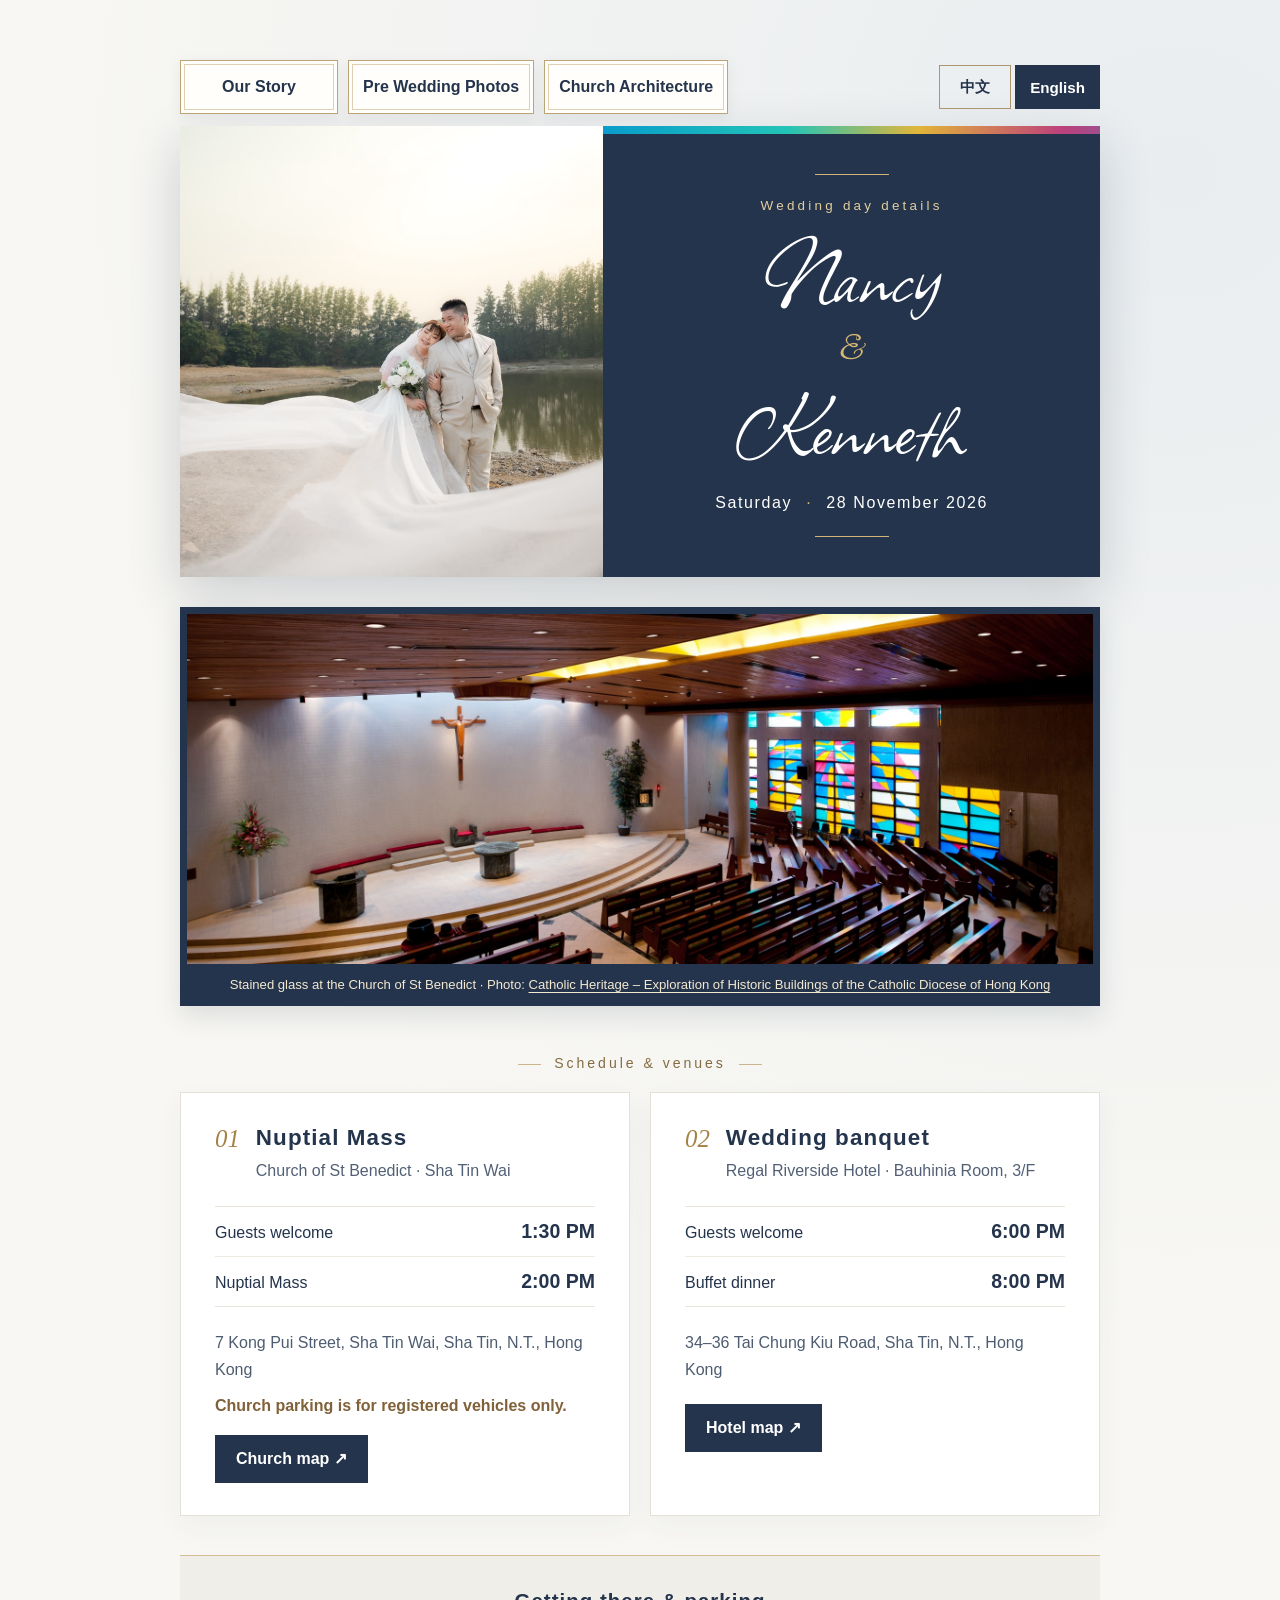
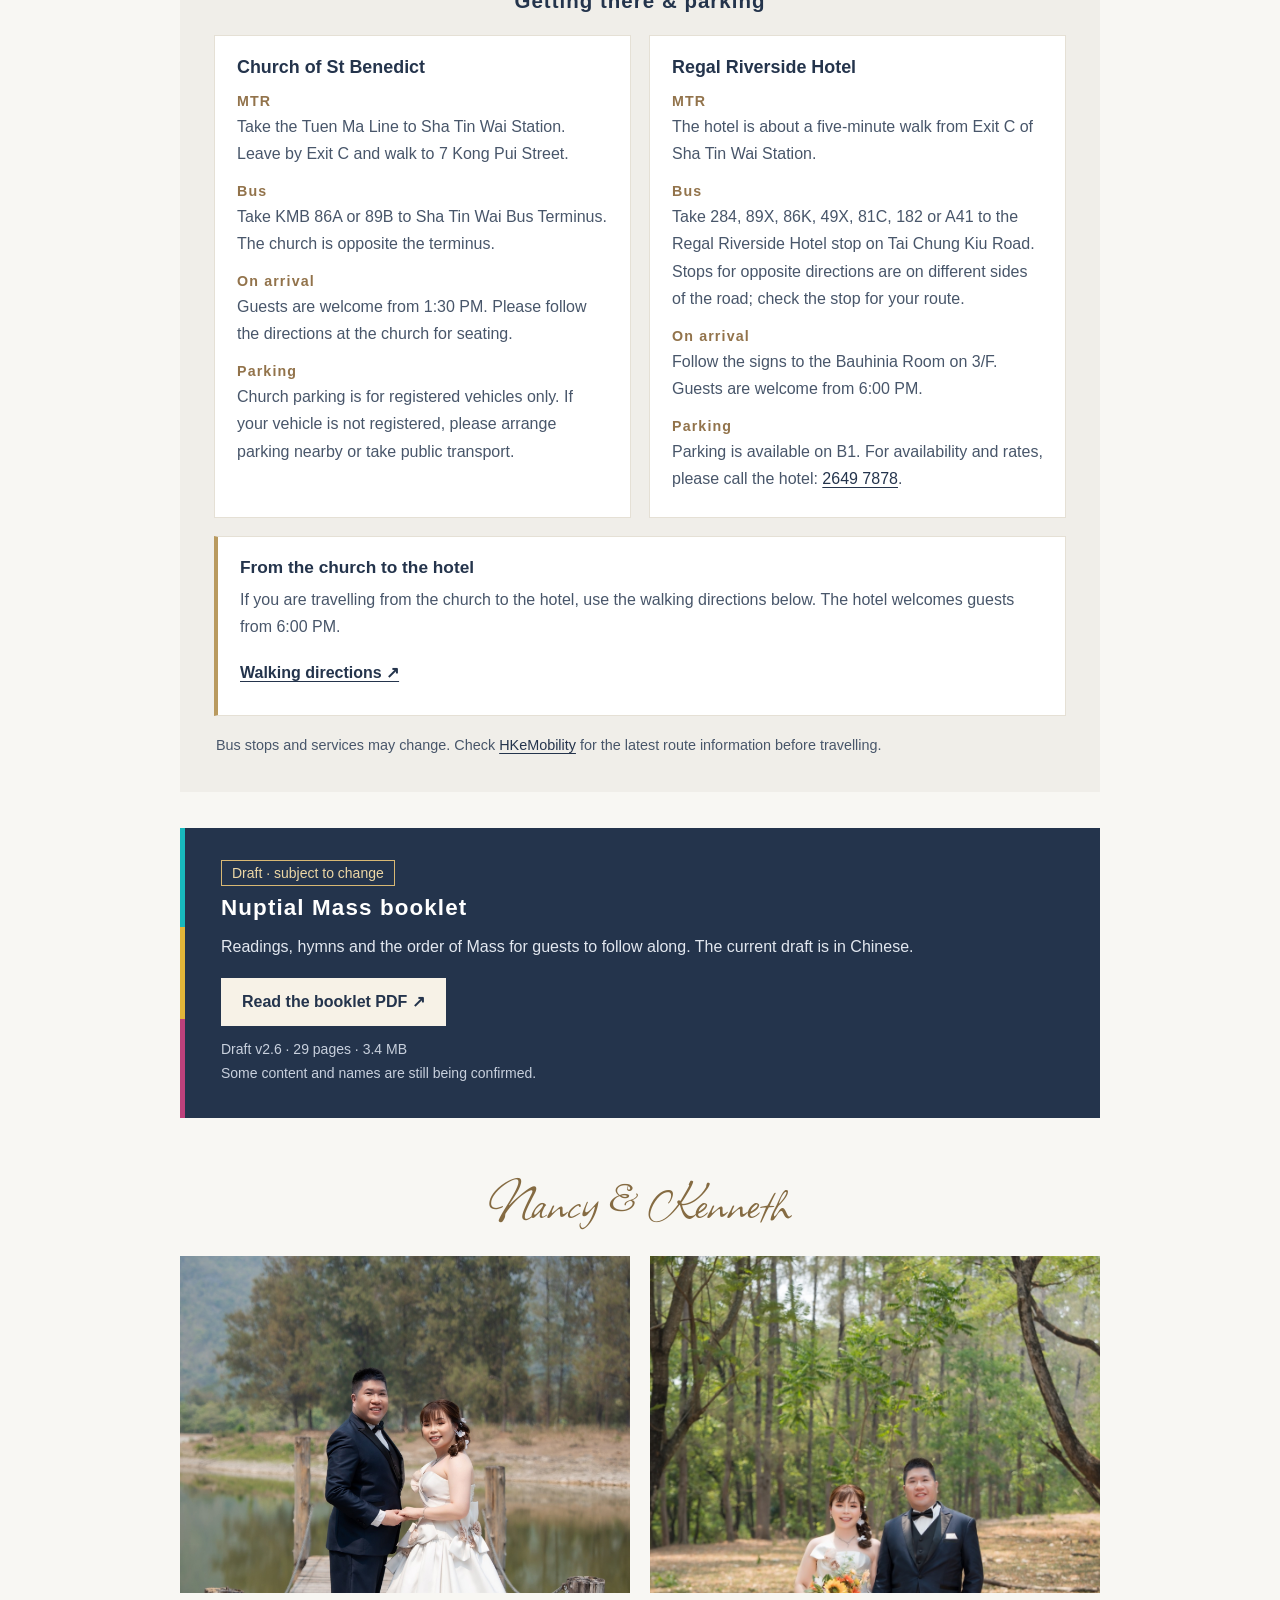
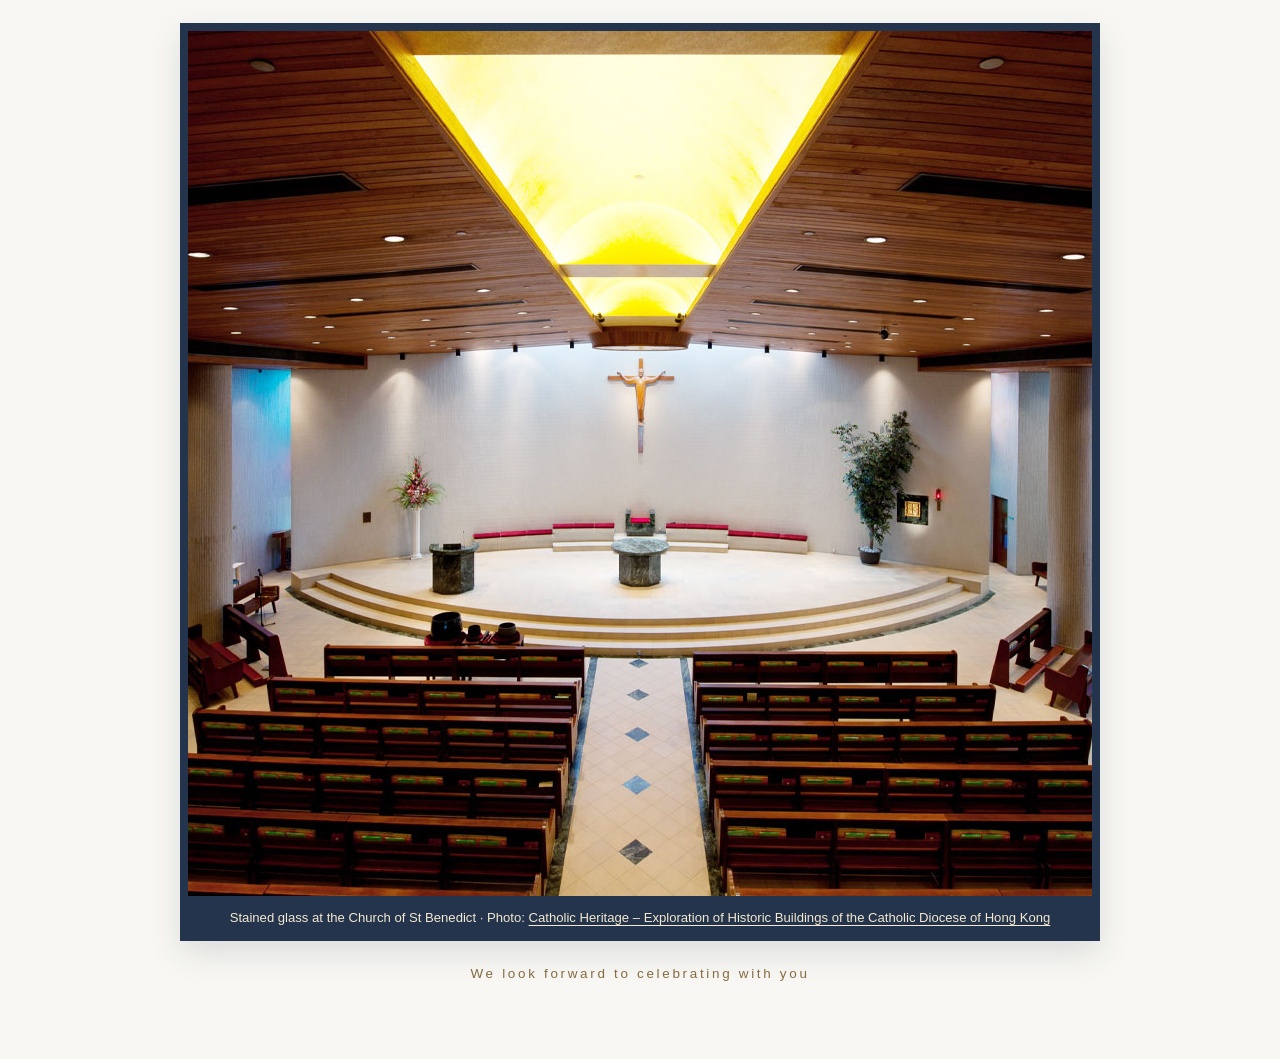
==== en.html @ 4ab23022 "Update bilingual wedding website and church guide" ====
<!doctype html>
<html lang="en">
<head>
  <meta charset="utf-8">
  <meta name="viewport" content="width=device-width, initial-scale=1">
  <meta name="theme-color" content="#f8f6f1">
  <meta name="description" content="Wedding day details for Nancy and Kenneth — 28 November 2026.">
  <title>Nancy &amp; Kenneth | Wedding Information</title>
  <link rel="alternate" hreflang="zh-Hant" href="index.html">
  <link rel="alternate" hreflang="en" href="en.html">
  <link rel="preload" href="allison-regular.ttf" as="font" type="font/ttf" crossorigin>
  <link rel="icon" type="image/svg+xml" href="data:image/svg+xml,%3Csvg xmlns='http://www.w3.org/2000/svg' viewBox='0 0 64 64'%3E%3Crect width='64' height='64' rx='14' fill='%2324344c'/%3E%3Cpath d='M32 11v42M21 25h22' stroke='%23d8b874' stroke-width='4' stroke-linecap='round'/%3E%3C/svg%3E">
  <style>
    @font-face { font-family: "Wedding Script"; src: url("allison-regular.ttf") format("truetype"); font-style: normal; font-weight: 400; font-display: swap; }
    :root { color-scheme: light; font-family: "Helvetica Neue", Arial, sans-serif; color: #24344c; background: #f8f7f3; }
    * { box-sizing: border-box; }
    body { margin: 0; min-width: 300px; }
    .frame { min-height: 100vh; padding: 0 18px 52px; background: radial-gradient(circle at 92% 4%, #e9edf0 0, transparent 28%), #f8f7f3; }
    main { max-width: 920px; margin: 0 auto; }
    .topbar { display: flex; flex-wrap: wrap; justify-content: flex-end; align-items: center; gap: 7px 12px; padding: 12px 0; }
    .site-links { display: grid; grid-template-columns: repeat(3, minmax(0, 1fr)); gap: 4px; width: 100%; order: 2; }
    .site-links a { display: flex; min-height: 52px; align-items: center; justify-content: center; padding: 6px; border: 1px solid #ac966f; color: #24344c; font-family: inherit; font-size: 1rem; font-weight: 600; line-height: 1.35; text-align: center; text-decoration: none; }
    .site-links a[aria-current="page"] { background: #24344c; color: #fff; border-color: #24344c; }
    .site-links a:hover, .site-links a:focus-visible { outline: 2px solid #ac966f; outline-offset: 2px; }
    .language-nav { display: flex; justify-content: flex-end; align-items: center; gap: 4px; font-size: .95rem; }
    .language-nav a { display: inline-flex; min-height: 44px; min-width: 72px; align-items: center; justify-content: center; padding: 0 14px; border: 1px solid #ac966f; color: #24344c; text-decoration: none; font-weight: 600; }
    .language-nav a[aria-current="page"] { background: #24344c; color: #fff; border-color: #24344c; }
    .language-nav a:hover, .language-nav a:focus-visible { outline: 2px solid #ac966f; outline-offset: 2px; }
    .hero { display: grid; overflow: hidden; background: #24344c; color: #fff; box-shadow: 0 18px 48px #1c2c4030; }
    .hero-photo { display: block; width: 100%; height: 270px; object-fit: cover; object-position: center 61%; }
    header { position: relative; text-align: center; padding: 44px 18px 42px; border-top: 8px solid transparent; border-image: linear-gradient(105deg, #099ccb, #23c4b7 30%, #e2b539 51%, #bd417b 74%, #4679c6) 1; }
    header::before, header::after { content: ""; display: block; width: 74px; height: 1px; margin: 0 auto 23px; background: #d1b477; }
    header::after { margin: 24px auto 0; }
    .eyebrow { margin: 0 0 17px; color: #e2cd9e; font-size: .84rem; letter-spacing: .24em; }
    h1 { margin: 0; font-family: "Wedding Script", "Segoe Script", cursive; font-size: clamp(4.3rem, 17vw, 6rem); font-weight: 400; line-height: .95; letter-spacing: 0; }
    h1 .name { display: block; }
    .amp { display: block; color: #d8b874; font-size: .55em; line-height: .85; margin: .15em 0; }
    .date { margin: 21px 0 0; font-size: 1rem; letter-spacing: .1em; }
    .date span { color: #d8b874; padding: 0 .5em; }
    .countdown { display: inline-block; margin: 22px 0 0; padding: 9px 19px; border: 1px solid #d8b8748c; color: #f4e9d1; font-size: .95rem; letter-spacing: .09em; }
    .countdown strong { color: #fff; font: 400 1.55rem Georgia, serif; padding: 0 .13em; vertical-align: -.06em; }
    .countdown[hidden] { display: none; }
    h2 { margin: 0; font-size: 1.4rem; font-weight: 600; letter-spacing: .05em; }
    .section-label { margin: 40px 0 21px; text-align: center; color: #856b42; font-size: .88rem; letter-spacing: .21em; }
    .section-label::before, .section-label::after { content: ""; display: inline-block; vertical-align: middle; width: 23px; height: 1px; background: #cbb58d; margin: 0 13px; }
    .events { position: relative; }
    .events::before { content: ""; position: absolute; left: 20px; top: 23px; bottom: 23px; width: 1px; background: #cfb88b; }
    .card { position: relative; background: #fff; border: 1px solid #e5e0d5; box-shadow: 0 10px 28px #293d520c; padding: 27px 25px 29px; margin: 16px 0 16px 39px; }
    .card::before { content: ""; position: absolute; left: -24px; top: 29px; width: 9px; height: 9px; border: 2px solid #a78348; border-radius: 50%; background: #f8f7f3; }
    .card-head { display: flex; gap: 16px; align-items: start; }
    .number { flex: none; color: #a58146; font: italic 1.55rem Georgia, serif; line-height: 1.1; }
    .place { margin: 7px 0 0; color: #526076; line-height: 1.65; }
    .times { margin: 22px 0; border-top: 1px solid #e9e4da; border-bottom: 1px solid #e9e4da; }
    .time-row { display: flex; align-items: baseline; justify-content: space-between; gap: 12px; padding: 13px 0; }
    .time-row + .time-row { border-top: 1px solid #efebe3; }
    .time-row strong { font-size: 1.22rem; font-weight: 600; font-variant-numeric: tabular-nums; white-space: nowrap; }
    address { font-style: normal; color: #4d5c70; line-height: 1.7; }
    .map-link { display: inline-flex; align-items: center; justify-content: center; min-height: 48px; margin-top: 20px; padding: 0 21px; background: #24344c; color: #fff; text-decoration: none; font-weight: 600; }
    .map-link:focus-visible, .map-link:hover { outline: 2px solid #b69862; outline-offset: 3px; background: #334862; }
    .parking-note { margin: 13px 0 0; color: #806139; font-weight: 600; }
    .guide { margin: 39px 0 0; padding: 27px 22px 28px; background: #f0eee9; border-top: 1px solid #d4bd90; }
    .guide h2 { font-size: 1.28rem; text-align: center; margin: 0 0 22px; }
    .guide-grid { display: grid; gap: 18px; }
    .guide-place { background: #fff; padding: 21px 22px 24px; border: 1px solid #e5e0d5; }
    .guide-place h3 { margin: 0 0 12px; font-size: 1.12rem; }
    .guide-place dl { margin: 0; }
    .guide-place dt { margin: 15px 0 4px; color: #92734b; font-size: .89rem; font-weight: 700; letter-spacing: .08em; }
    .guide-place dd { margin: 0; line-height: 1.72; color: #48566a; }
    .guide-place a { color: #24344c; text-underline-offset: 3px; }
    .transfer { margin-top: 18px; padding: 20px 22px; background: #fff; border: 1px solid #e5e0d5; border-left: 4px solid #b99a5f; }
    .transfer h3 { margin: 0 0 8px; font-size: 1.08rem; }
    .transfer p { margin: 0; color: #48566a; line-height: 1.72; }
    .transfer a { display: inline-flex; align-items: center; min-height: 44px; margin-top: 10px; color: #24344c; font-weight: 600; text-underline-offset: 3px; }
    .bus-update { margin: 18px 2px 0; color: #48566a; font-size: .9rem; line-height: 1.6; }
    .bus-update a { color: #24344c; text-underline-offset: 3px; }
    .photos { margin-top: 36px; }
    .photos h2 { text-align: center; margin: 0 0 19px; font-family: "Wedding Script", "Segoe Script", cursive; font-weight: 400; color: #856b42; font-size: clamp(2.5rem, 10vw, 3.7rem); line-height: 1.2; letter-spacing: 0; }
    .photo-grid { display: grid; grid-template-columns: 1fr 1fr; gap: 10px; }
    .photo-grid figure { position: relative; margin: 0; aspect-ratio: 3 / 4; overflow: hidden; background: #e8e3da; }
    .photo-grid img { display: block; width: 100%; height: 100%; object-fit: cover; object-position: center 42%; }
    .photo-grid figure:nth-child(2) img { object-position: center 32%; }
    .glass-feature { margin: 30px 0 0; padding: 7px; background: #24344c; box-shadow: 0 10px 25px #24344c22; }
    .glass-feature img { display: block; width: 100%; height: 255px; object-fit: cover; object-position: 75% 57%; }
    .glass-feature figcaption { padding: 11px 7px 4px; color: #f4e9d1; font-size: .82rem; line-height: 1.5; text-align: center; }
    .glass-feature a { color: inherit; text-underline-offset: 3px; }
    .glass-finale { margin: 30px 0 0; padding: 8px; background: #24344c; box-shadow: 0 12px 30px #24344c22; }
    .glass-finale img { display: block; width: 100%; aspect-ratio: 1.75; object-fit: cover; object-position: center; }
    .glass-finale figcaption { padding: 12px 7px 5px; color: #f4e9d1; font-size: .82rem; line-height: 1.5; text-align: center; }
    .glass-finale a { color: inherit; text-underline-offset: 3px; }
    .booklet { position: relative; display: grid; gap: 22px; margin-top: 36px; padding: 28px; background: #24344c; color: #fff; border-left: 5px solid #18b9bd; }
    .booklet::before { content: ""; position: absolute; top: 0; left: -5px; width: 5px; height: 100%; background: linear-gradient(#18b9bd 0 34%, #e2b539 34% 66%, #bd417b 66%); }
    .booklet h2 { margin-top: 9px; }
    .draft-label { display: inline-block; padding: 4px 10px; border: 1px solid #d8b874; color: #edd7a5; font-size: .875rem; }
    .booklet p { margin: 12px 0 0; color: #e2e7ef; line-height: 1.7; }
    .booklet .map-link { margin-top: 18px; background: #f7f2e7; color: #24344c; }
    .booklet .file-detail { font-size: .875rem; color: #c8d0dd; }
    footer { text-align: center; margin-top: 25px; color: #856b42; font-size: .84rem; letter-spacing: .2em; }
    @media (min-width: 720px) {
      .frame { padding: 48px 30px 78px; }
      .topbar { flex-wrap: nowrap; justify-content: space-between; }
      .site-links { display: flex; width: auto; order: 0; }
      .site-links a { min-width: 145px; min-height: 44px; }
      .hero { grid-template-columns: 46% 54%; min-height: 380px; }
      .hero-photo { height: 100%; min-height: 450px; object-position: center 36%; }
      header { display: flex; flex-direction: column; align-items: center; justify-content: center; padding: 40px 20px; }
      .section-label { margin-top: 49px; }
      .events { display: grid; grid-template-columns: 1fr 1fr; gap: 20px; }
      .events::before, .card::before { display: none; }
      .card { margin: 0; padding: 32px 34px; }
      .guide { padding: 33px 34px 35px; }
      .guide-grid { grid-template-columns: 1fr 1fr; }
      .photos { margin-top: 48px; }
      .glass-feature img { height: 350px; }
      .glass-finale img { aspect-ratio: 2.1; }
      .booklet { padding: 32px 36px; }
      .photo-grid { gap: 20px; }
      .photo-grid figure { aspect-ratio: 4 / 3; }
      .photo-grid figure:first-child img { object-position: center 36%; }
      .photo-grid figure:nth-child(2) img { object-position: center 29%; }
    }
  </style>
  <link rel="stylesheet" href="nav.css">
</head>
<body>
  <div class="frame">
    <main>
      <div class="topbar"><nav class="site-links" aria-label="Site pages"><a href="our-story-en.html">Our Story</a><a href="pre-wedding-en.html">Pre Wedding Photos</a><a href="church-en.html">Church Architecture</a></nav><nav class="language-nav" aria-label="Choose a language"><a href="index.html" lang="zh-Hant">中文</a><a href="en.html" lang="en" aria-current="page">English</a></nav></div>
      <div class="hero">
        <img class="hero-photo" src="hero-couple.jpeg" width="2048" height="1366" alt="Wedding portrait of Nancy and Kenneth">
        <header>
          <p class="eyebrow">Wedding day details</p>
          <h1 aria-label="Nancy &amp; Kenneth"><span class="name">Nancy</span><span class="amp" aria-hidden="true">&amp;</span><span class="name">Kenneth</span></h1>
          <p class="date">Saturday <span aria-hidden="true">·</span> 28 November 2026</p>
          <p class="countdown" data-countdown hidden></p>
        </header>
      </div>

      <figure class="glass-feature">
        <img src="church-glass-feature.jpg" width="1920" height="1080" alt="Stained-glass windows and interior at the Church of St Benedict">
        <figcaption>Stained glass at the Church of St Benedict · Photo: <a href="https://heritage.catholic.org.hk/en/catholic_building/st_benedict_church/photo/index-id-39.html" target="_blank" rel="noopener noreferrer">Catholic Heritage – Exploration of Historic Buildings of the Catholic Diocese of Hong Kong</a></figcaption>
      </figure>
      <p class="section-label">Schedule &amp; venues</p>

      <div class="events">
      <section class="card" aria-labelledby="church-title">
        <div class="card-head"><span class="number" aria-hidden="true">01</span><div><h2 id="church-title">Nuptial Mass</h2><p class="place">Church of St Benedict · Sha Tin Wai</p></div></div>
        <div class="times">
          <div class="time-row"><span>Guests welcome</span><strong>1:30 PM</strong></div>
          <div class="time-row"><span>Nuptial Mass</span><strong>2:00 PM</strong></div>
        </div>
        <address>7 Kong Pui Street, Sha Tin Wai, Sha Tin, N.T., Hong Kong</address>
        <p class="parking-note">Church parking is for registered vehicles only.</p>
        <a class="map-link" href="https://www.google.com/maps/search/?api=1&amp;query=Church%20of%20St%20Benedict%207%20Kong%20Pui%20Street%20Sha%20Tin" target="_blank" rel="noopener noreferrer" aria-label="View the Church of St Benedict on a map (opens in a new tab)">Church map ↗</a>
      </section>

      <section class="card" aria-labelledby="banquet-title">
        <div class="card-head"><span class="number" aria-hidden="true">02</span><div><h2 id="banquet-title">Wedding banquet</h2><p class="place">Regal Riverside Hotel · Bauhinia Room, 3/F</p></div></div>
        <div class="times">
          <div class="time-row"><span>Guests welcome</span><strong>6:00 PM</strong></div>
          <div class="time-row"><span>Buffet dinner</span><strong>8:00 PM</strong></div>
        </div>
        <address>34–36 Tai Chung Kiu Road, Sha Tin, N.T., Hong Kong</address>
        <a class="map-link" href="https://www.google.com/maps/search/?api=1&amp;query=Regal%20Riverside%20Hotel%2034-36%20Tai%20Chung%20Kiu%20Road%20Sha%20Tin" target="_blank" rel="noopener noreferrer" aria-label="View Regal Riverside Hotel on a map (opens in a new tab)">Hotel map ↗</a>
      </section>
      </div>

      <section class="guide" aria-labelledby="guide-title">
        <h2 id="guide-title">Getting there &amp; parking</h2>
        <div class="guide-grid">
          <div class="guide-place">
            <h3>Church of St Benedict</h3>
            <dl>
              <dt>MTR</dt>
              <dd>Take the Tuen Ma Line to Sha Tin Wai Station. Leave by Exit C and walk to 7 Kong Pui Street.</dd>
              <dt>Bus</dt>
              <dd>Take KMB 86A or 89B to Sha Tin Wai Bus Terminus. The church is opposite the terminus.</dd>
              <dt>On arrival</dt>
              <dd>Guests are welcome from 1:30 PM. Please follow the directions at the church for seating.</dd>
              <dt>Parking</dt>
              <dd>Church parking is for registered vehicles only. If your vehicle is not registered, please arrange parking nearby or take public transport.</dd>
            </dl>
          </div>
          <div class="guide-place">
            <h3>Regal Riverside Hotel</h3>
            <dl>
              <dt>MTR</dt>
              <dd>The hotel is about a five-minute walk from Exit C of Sha Tin Wai Station.</dd>
              <dt>Bus</dt>
              <dd>Take 284, 89X, 86K, 49X, 81C, 182 or A41 to the Regal Riverside Hotel stop on Tai Chung Kiu Road. Stops for opposite directions are on different sides of the road; check the stop for your route.</dd>
              <dt>On arrival</dt>
              <dd>Follow the signs to the Bauhinia Room on 3/F. Guests are welcome from 6:00 PM.</dd>
              <dt>Parking</dt>
              <dd>Parking is available on B1. For availability and rates, please call the hotel: <a href="tel:+85226497878">2649 7878</a>.</dd>
            </dl>
          </div>
        </div>
        <div class="transfer">
          <h3>From the church to the hotel</h3>
          <p>If you are travelling from the church to the hotel, use the walking directions below. The hotel welcomes guests from 6:00 PM.</p>
          <a href="https://www.google.com/maps/dir/?api=1&amp;origin=Church%20of%20St%20Benedict%207%20Kong%20Pui%20Street%20Sha%20Tin&amp;destination=Regal%20Riverside%20Hotel%2034-36%20Tai%20Chung%20Kiu%20Road%20Sha%20Tin&amp;travelmode=walking" target="_blank" rel="noopener noreferrer" aria-label="Walking directions from the Church of St Benedict to Regal Riverside Hotel (opens in a new tab)">Walking directions ↗</a>
        </div>
        <p class="bus-update">Bus stops and services may change. Check <a href="https://www.hkemobility.gov.hk/" target="_blank" rel="noopener noreferrer">HKeMobility</a> for the latest route information before travelling.</p>
      </section>

      <section class="booklet" aria-labelledby="booklet-title">
        <div>
          <span class="draft-label">Draft · subject to change</span>
          <h2 id="booklet-title">Nuptial Mass booklet</h2>
          <p>Readings, hymns and the order of Mass for guests to follow along. The current draft is in Chinese.</p>
          <a class="map-link" href="wedding-mass-booklet-draft-v2.6.pdf" target="_blank" rel="noopener noreferrer" aria-label="Read the draft Mass booklet PDF (in Chinese; opens in a new tab)">Read the booklet PDF ↗</a>
          <p class="file-detail">Draft v2.6 · 29 pages · 3.4 MB<br>Some content and names are still being confirmed.</p>
        </div>
      </section>

      <section class="photos" aria-labelledby="photos-title">
        <h2 id="photos-title">Nancy &amp; Kenneth</h2>
        <div class="photo-grid">
          <figure><img src="couple-bridge.jpeg" width="1672" height="2508" loading="lazy" alt="Nancy and Kenneth on a lakeside bridge"></figure>
          <figure><img src="couple-woods.jpeg" width="1024" height="1536" loading="lazy" alt="Nancy and Kenneth in the woods"></figure>
        </div>
      </section>

      <figure class="glass-finale">
        <img src="church-glass-official.jpg" width="1370" height="865" loading="lazy" alt="Interior of the Church of St Benedict, showing blue, yellow and red stained-glass windows">
        <figcaption>Stained glass at the Church of St Benedict · Photo: <a href="https://heritage.catholic.org.hk/en/catholic_building/st_benedict_church/photo/index-id-39.html" target="_blank" rel="noopener noreferrer">Catholic Heritage – Exploration of Historic Buildings of the Catholic Diocese of Hong Kong</a></figcaption>
      </figure>
      <footer>We look forward to celebrating with you</footer>
    </main>
  </div>
  <script>
    (() => {
      const counter = document.querySelector('[data-countdown]');
      function updateCountdown() {
        const parts = Object.fromEntries(new Intl.DateTimeFormat('en-US', { timeZone: 'Asia/Hong_Kong', year: 'numeric', month: 'numeric', day: 'numeric' }).formatToParts(new Date()).filter(part => part.type !== 'literal').map(part => [part.type, Number(part.value)]));
        const days = Math.round((Date.UTC(2026, 10, 28) - Date.UTC(parts.year, parts.month - 1, parts.day)) / 86400000);
        if (days < 0) { counter.hidden = true; return; }
        counter.replaceChildren();
        if (days === 0) {
          counter.textContent = 'Today is our wedding day';
        } else {
          counter.append('Only ', Object.assign(document.createElement('strong'), { textContent: String(days) }), days === 1 ? ' day until our wedding' : ' days until our wedding');
        }
        counter.hidden = false;
      }
      updateCountdown();
      setInterval(updateCountdown, 60000);
    })();
  </script>
</body>
</html>
---- nav.css ----
/* Formal, invitation-inspired navigation shared across the site. */
.site-links { gap: 7px; }
.site-links a {
  min-height: 62px;
  padding: 10px 9px;
  border: 1px solid #bca477;
  border-radius: 0;
  background: #fffefa;
  box-shadow: inset 0 0 0 3px #fffefa, inset 0 0 0 4px #dfd0b4, 0 3px 12px #24344c12;
  color: #24344c;
  font-family: inherit;
  font-size: .94rem;
  font-weight: 600;
  line-height: 1.35;
  text-align: center;
  transition: background-color .2s ease, box-shadow .2s ease;
}
.site-links a[aria-current="page"] {
  border-color: #a68c60;
  background: #24344c;
  box-shadow: inset 0 0 0 3px #24344c, inset 0 0 0 4px #c9ad78, 0 5px 16px #24344c29;
  color: #fff;
}
.site-links a:hover {
  background: #f5f0e6;
  box-shadow: inset 0 0 0 3px #f5f0e6, inset 0 0 0 4px #c9ad78, 0 5px 16px #24344c24;
}
.site-links a[aria-current="page"]:hover {
  background: #30445f;
  box-shadow: inset 0 0 0 3px #30445f, inset 0 0 0 4px #e0c998, 0 5px 16px #24344c35;
}
.site-links a:focus-visible { outline: 3px solid #1a758d; outline-offset: 3px; }
@media (min-width: 720px) {
  .site-links { gap: 10px; }
  .site-links a { min-width: 158px; min-height: 54px; padding: 10px 14px; font-size: 1rem; }
}
@media (prefers-reduced-motion: reduce) {
  .site-links a { transition: none; }
}
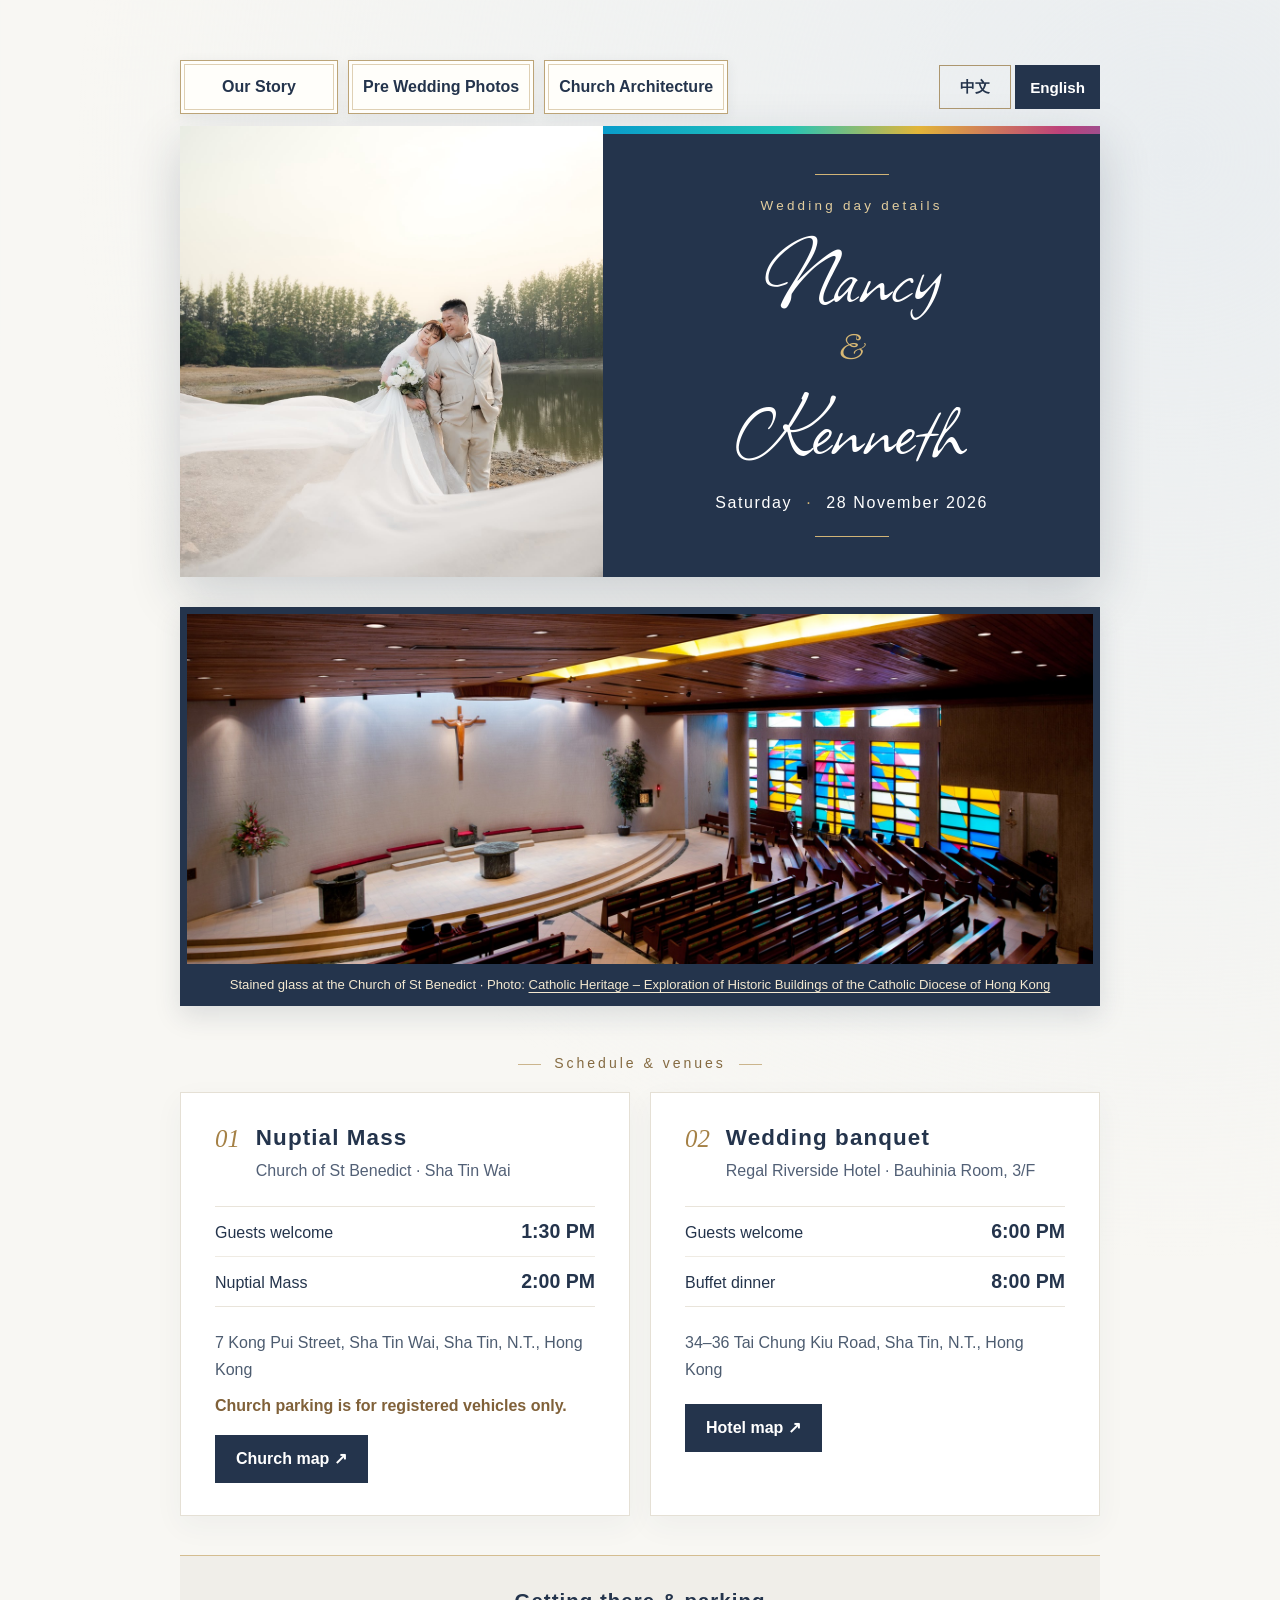
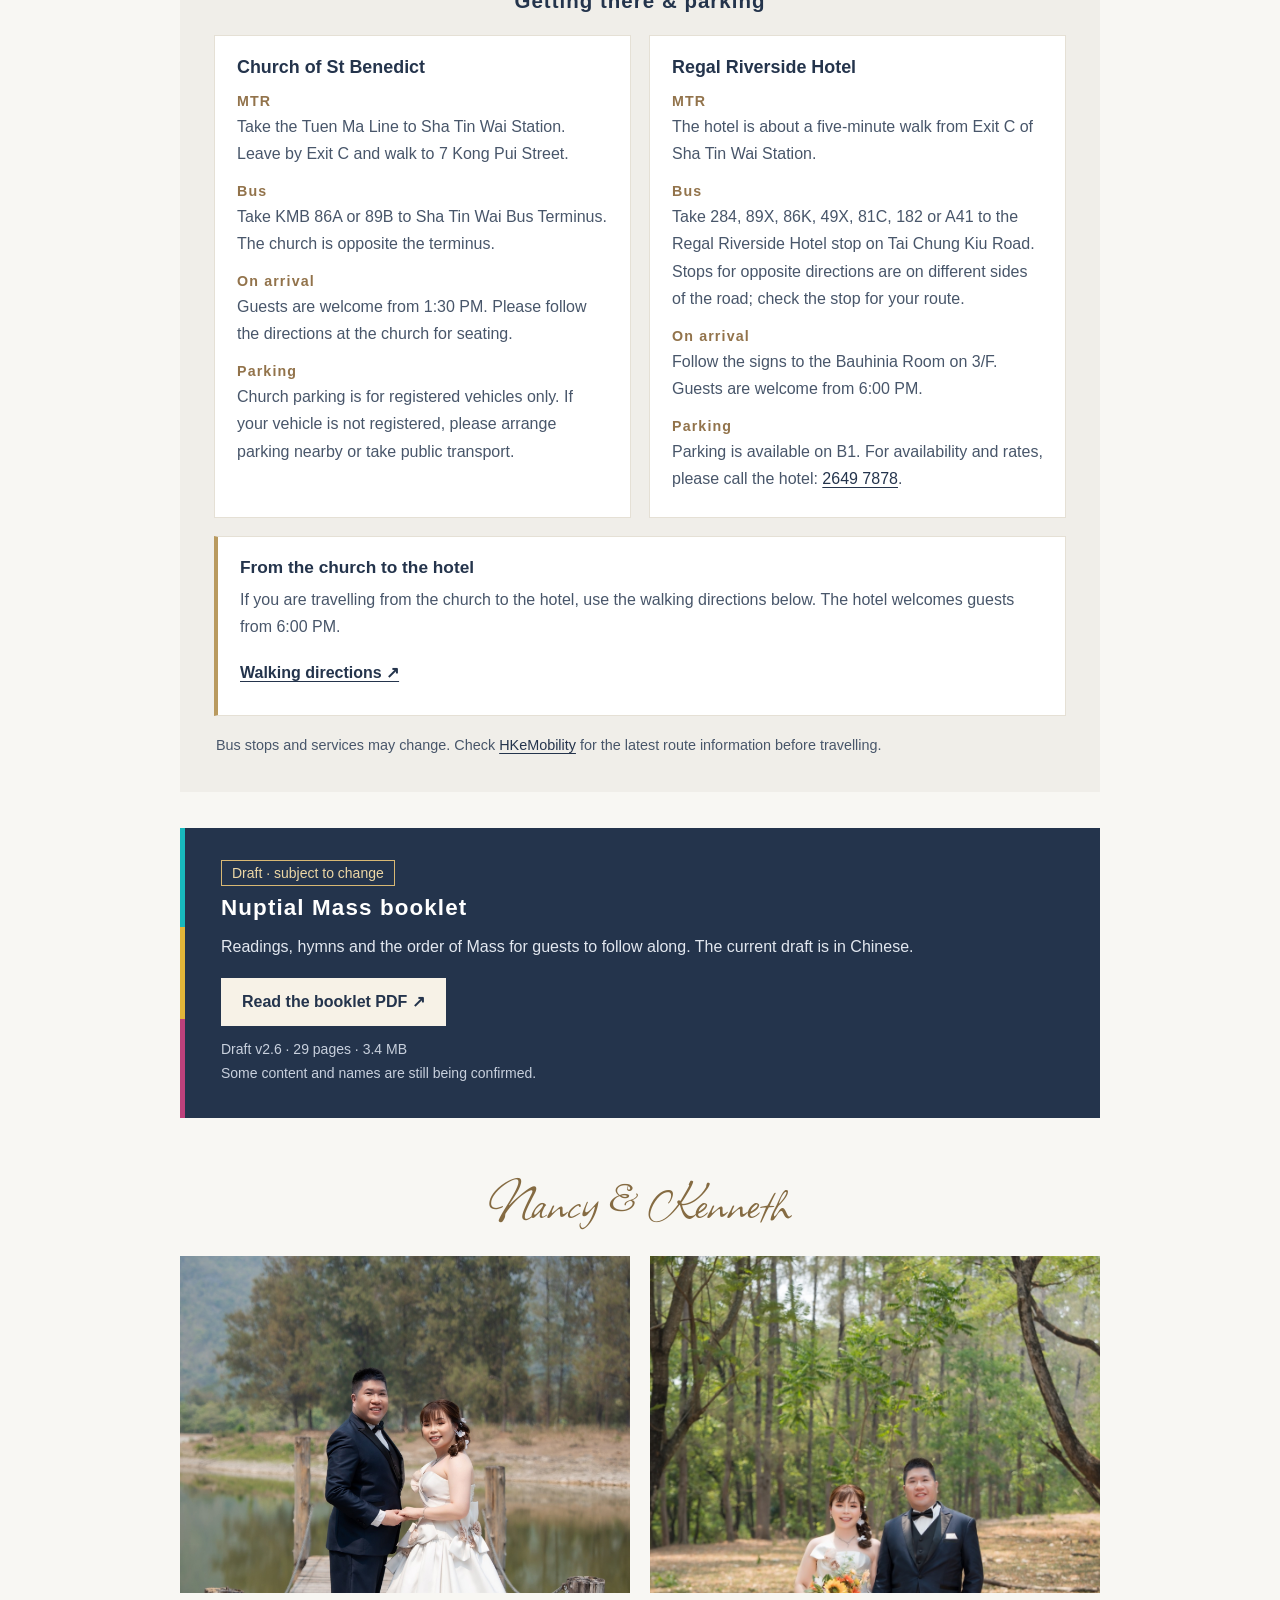
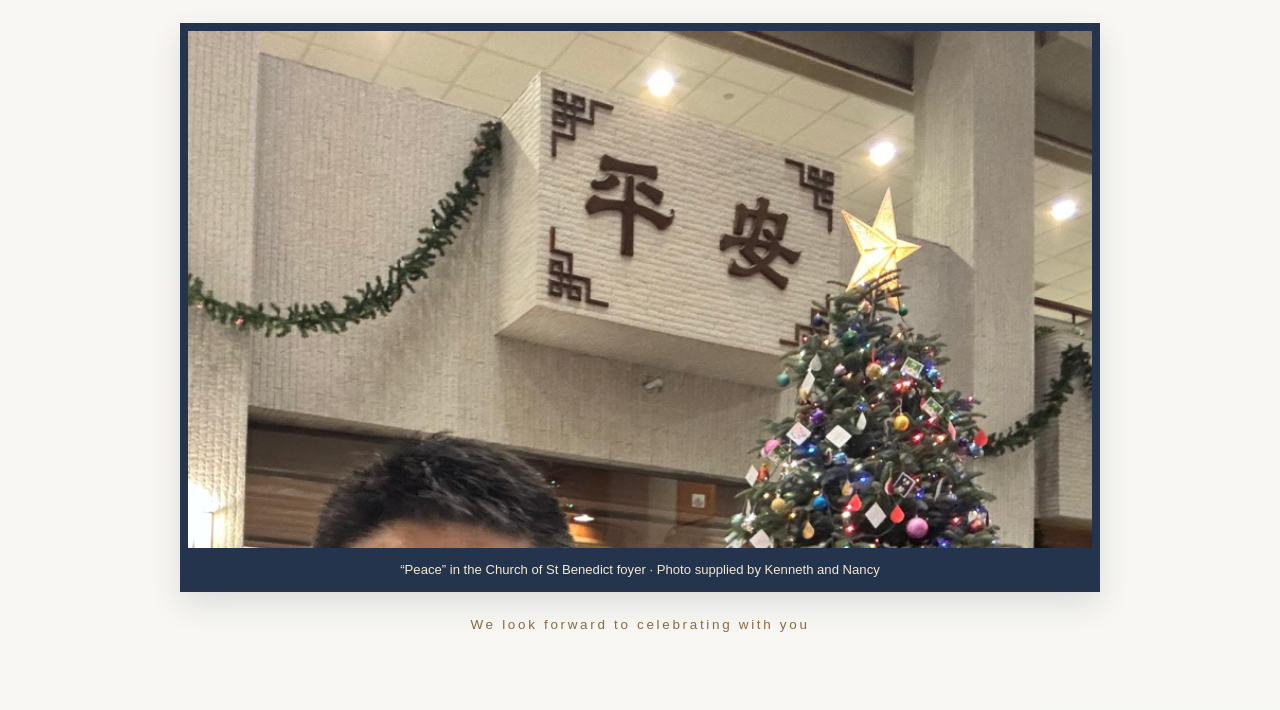
==== commit 39b6e766: "Feature Peace in church foyer on bilingual homepage" ====
--- a/en.html
+++ b/en.html
@@ -85,6 +85,8 @@
     .glass-feature a { color: inherit; text-underline-offset: 3px; }
     .glass-finale { margin: 30px 0 0; padding: 8px; background: #24344c; box-shadow: 0 12px 30px #24344c22; }
     .glass-finale img { display: block; width: 100%; aspect-ratio: 1.75; object-fit: cover; object-position: center; }
+    .glass-finale .peace-photo { aspect-ratio: 1.75; overflow: hidden; }
+    .glass-finale .peace-photo img { height: 100%; aspect-ratio: auto; object-position: center top; transform: scale(1.8); transform-origin: 58% 0; }
     .glass-finale figcaption { padding: 12px 7px 5px; color: #f4e9d1; font-size: .82rem; line-height: 1.5; text-align: center; }
     .glass-finale a { color: inherit; text-underline-offset: 3px; }
     .booklet { position: relative; display: grid; gap: 22px; margin-top: 36px; padding: 28px; background: #24344c; color: #fff; border-left: 5px solid #18b9bd; }
@@ -221,8 +223,8 @@
       </section>
 
       <figure class="glass-finale">
-        <img src="church-glass-official.jpg" width="1370" height="865" loading="lazy" alt="Interior of the Church of St Benedict, showing blue, yellow and red stained-glass windows">
-        <figcaption>Stained glass at the Church of St Benedict · Photo: <a href="https://heritage.catholic.org.hk/en/catholic_building/st_benedict_church/photo/index-id-39.html" target="_blank" rel="noopener noreferrer">Catholic Heritage – Exploration of Historic Buildings of the Catholic Diocese of Hong Kong</a></figcaption>
+        <div class="peace-photo"><img src="church-peace-lobby.jpeg" width="1536" height="1152" loading="lazy" alt="The Chinese characters for peace above the foyer at the Church of St Benedict"></div>
+        <figcaption>“Peace” in the Church of St Benedict foyer · Photo supplied by Kenneth and Nancy</figcaption>
       </figure>
       <footer>We look forward to celebrating with you</footer>
     </main>
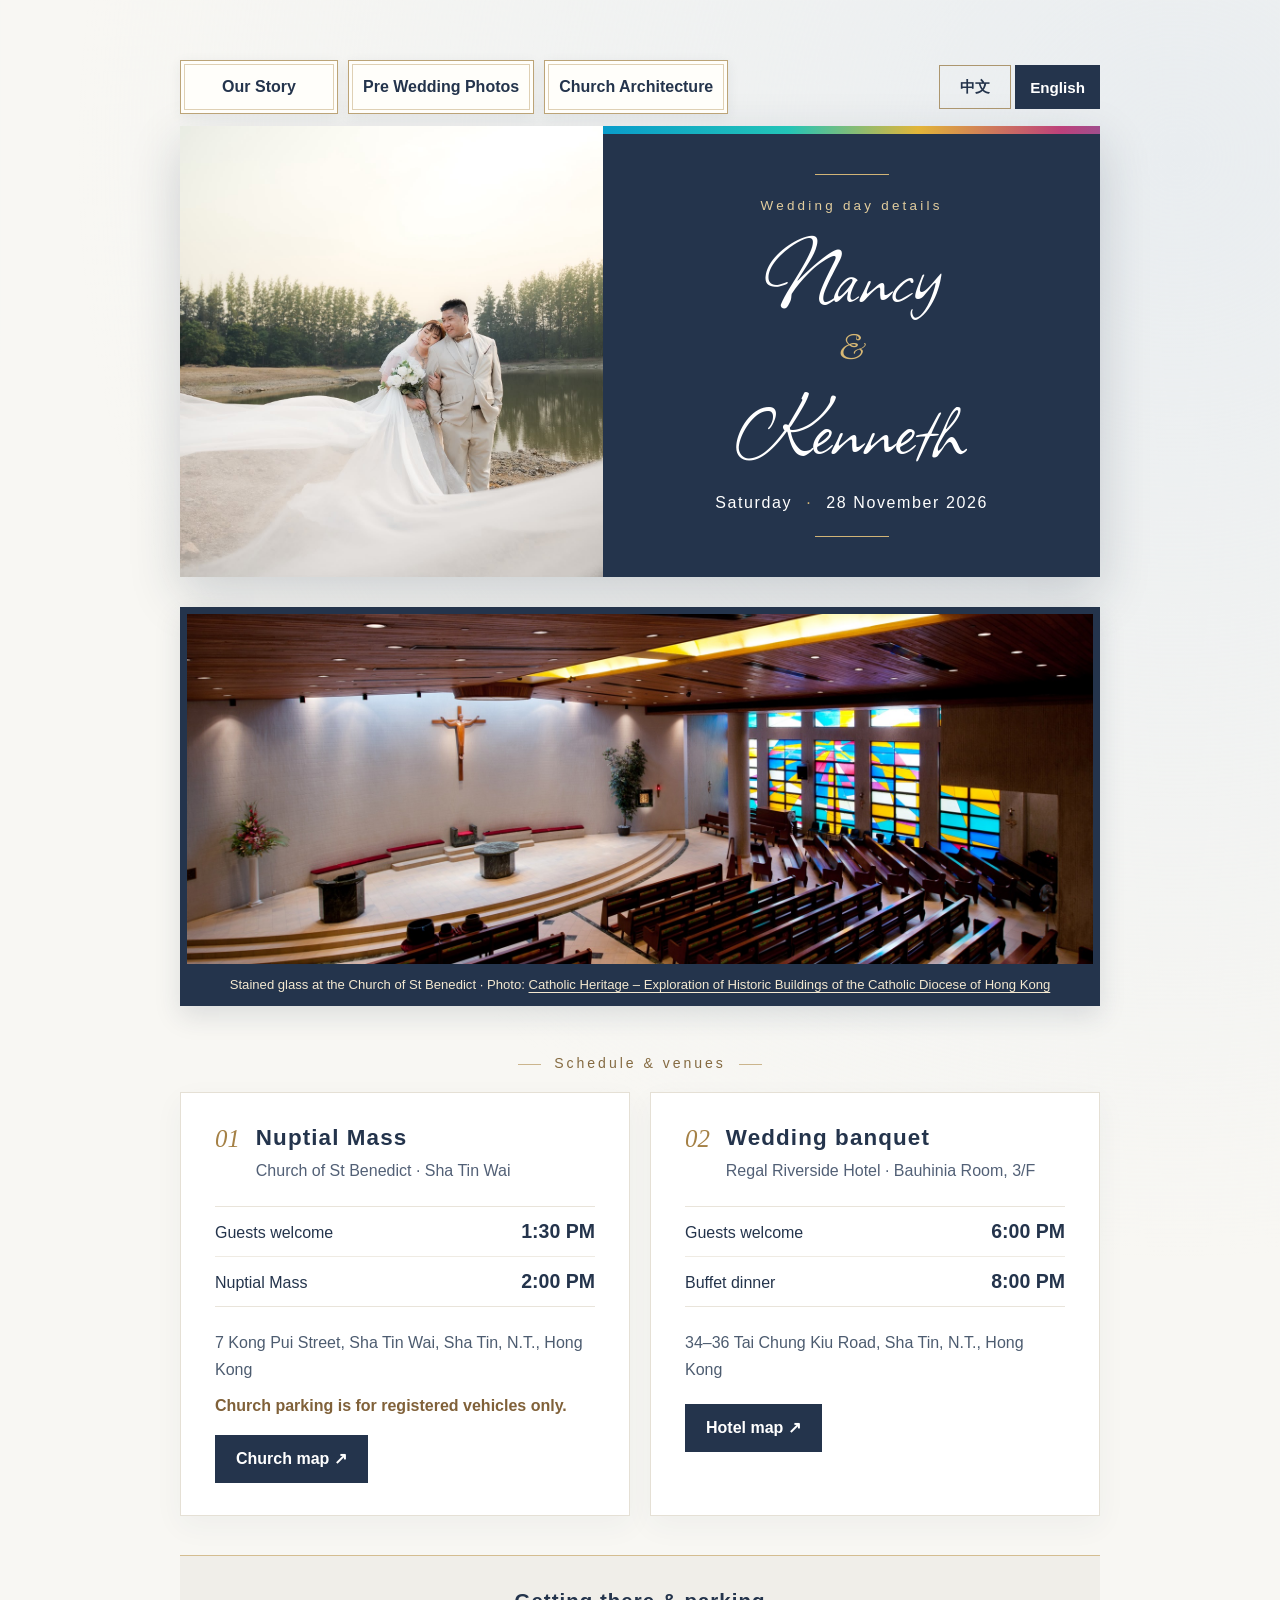
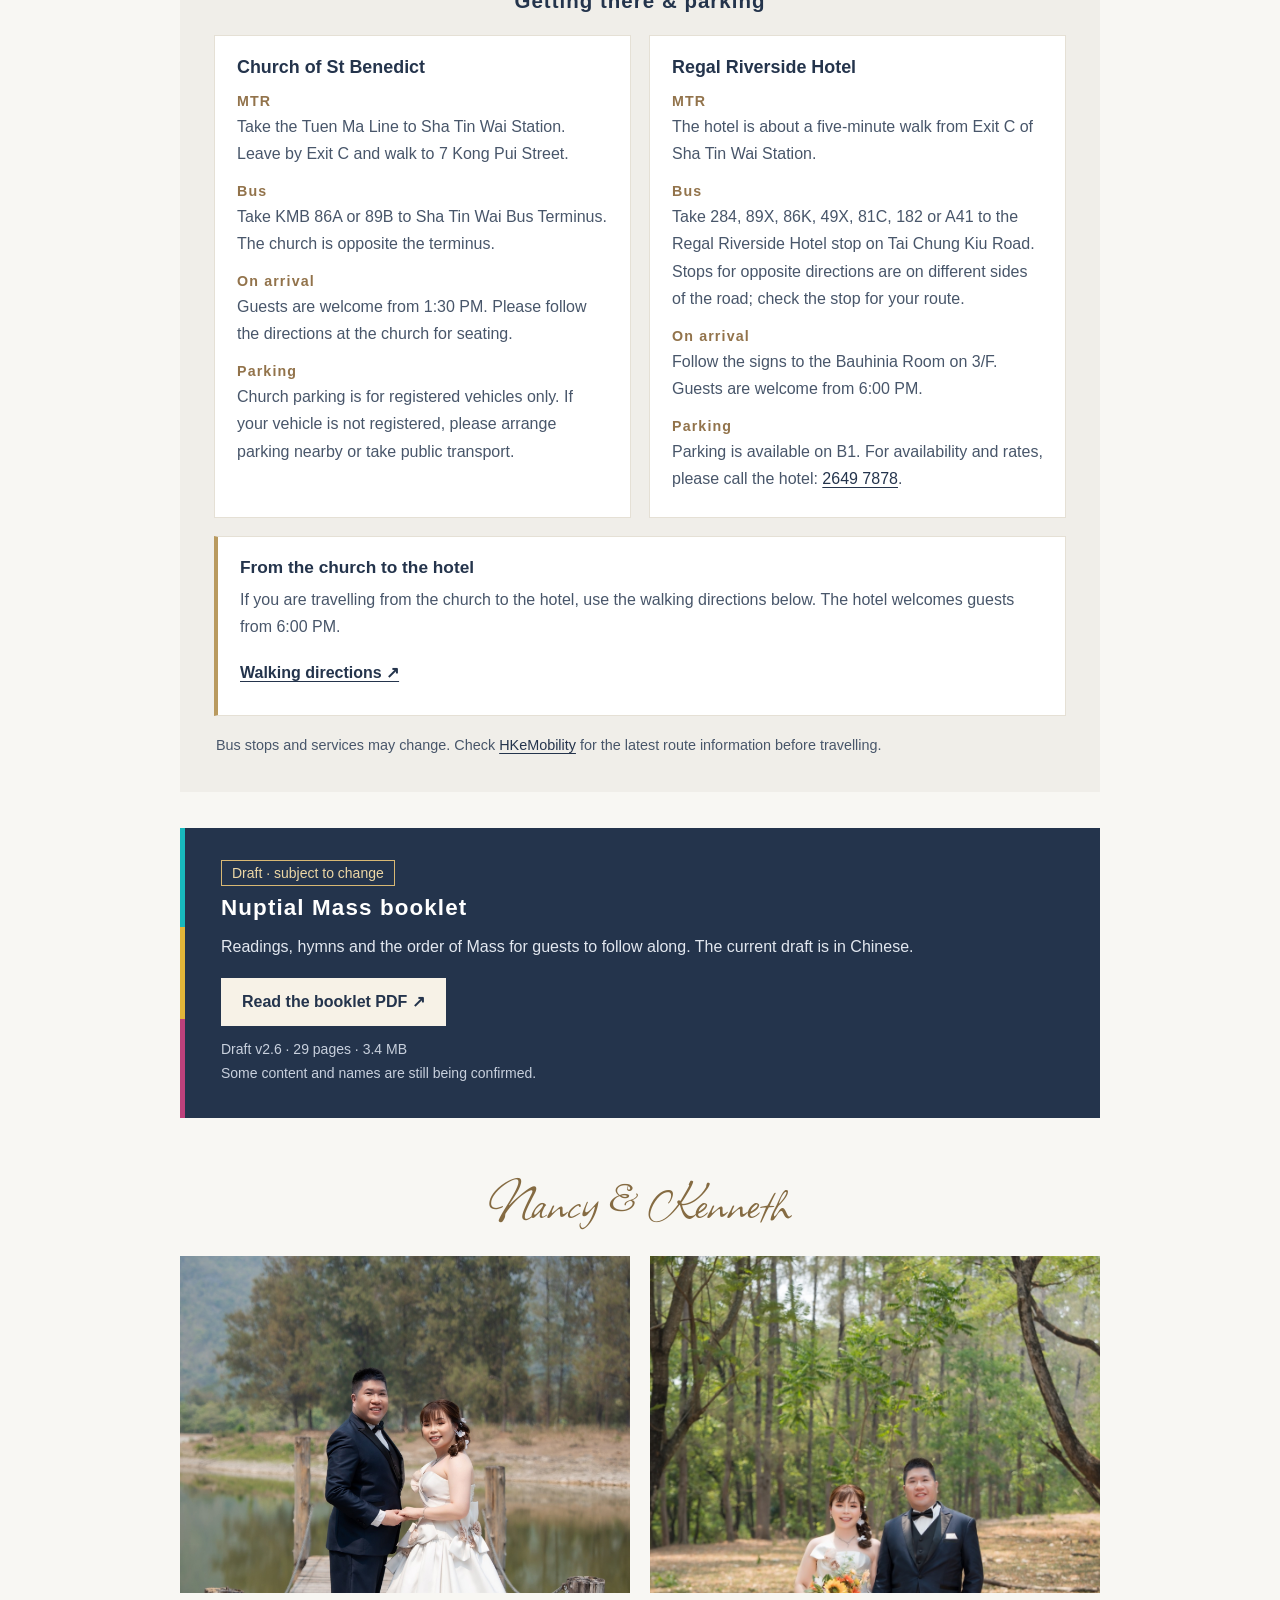
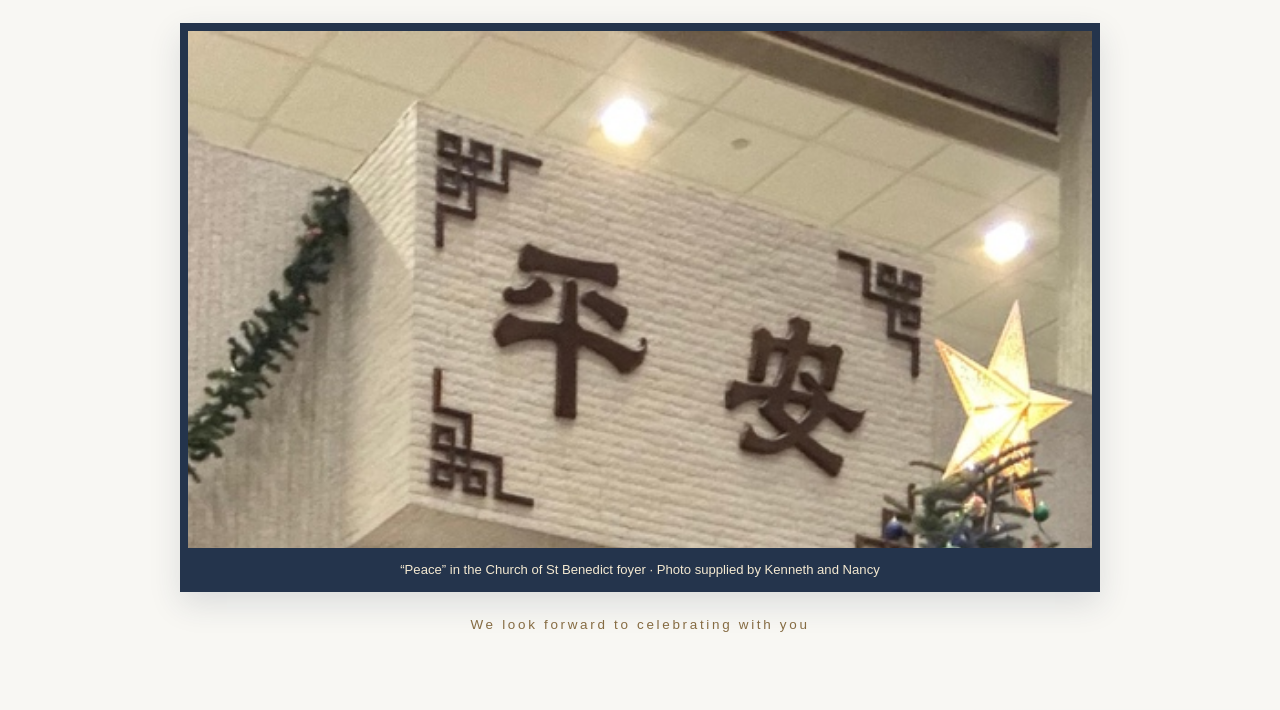
==== commit a9552e75: "Focus Peace lettering in church photo" ====
--- a/en.html
+++ b/en.html
@@ -85,8 +85,8 @@
     .glass-feature a { color: inherit; text-underline-offset: 3px; }
     .glass-finale { margin: 30px 0 0; padding: 8px; background: #24344c; box-shadow: 0 12px 30px #24344c22; }
     .glass-finale img { display: block; width: 100%; aspect-ratio: 1.75; object-fit: cover; object-position: center; }
-    .glass-finale .peace-photo { aspect-ratio: 1.75; overflow: hidden; }
-    .glass-finale .peace-photo img { height: 100%; aspect-ratio: auto; object-position: center top; transform: scale(1.8); transform-origin: 58% 0; }
+    .glass-finale .peace-photo { position: relative; aspect-ratio: 1.75; overflow: hidden; }
+    .glass-finale .peace-photo img { position: absolute; inset: 0; width: 100%; height: 100%; aspect-ratio: auto; object-position: center top; transform: scale(3.1); transform-origin: 58% 0; }
     .glass-finale figcaption { padding: 12px 7px 5px; color: #f4e9d1; font-size: .82rem; line-height: 1.5; text-align: center; }
     .glass-finale a { color: inherit; text-underline-offset: 3px; }
     .booklet { position: relative; display: grid; gap: 22px; margin-top: 36px; padding: 28px; background: #24344c; color: #fff; border-left: 5px solid #18b9bd; }
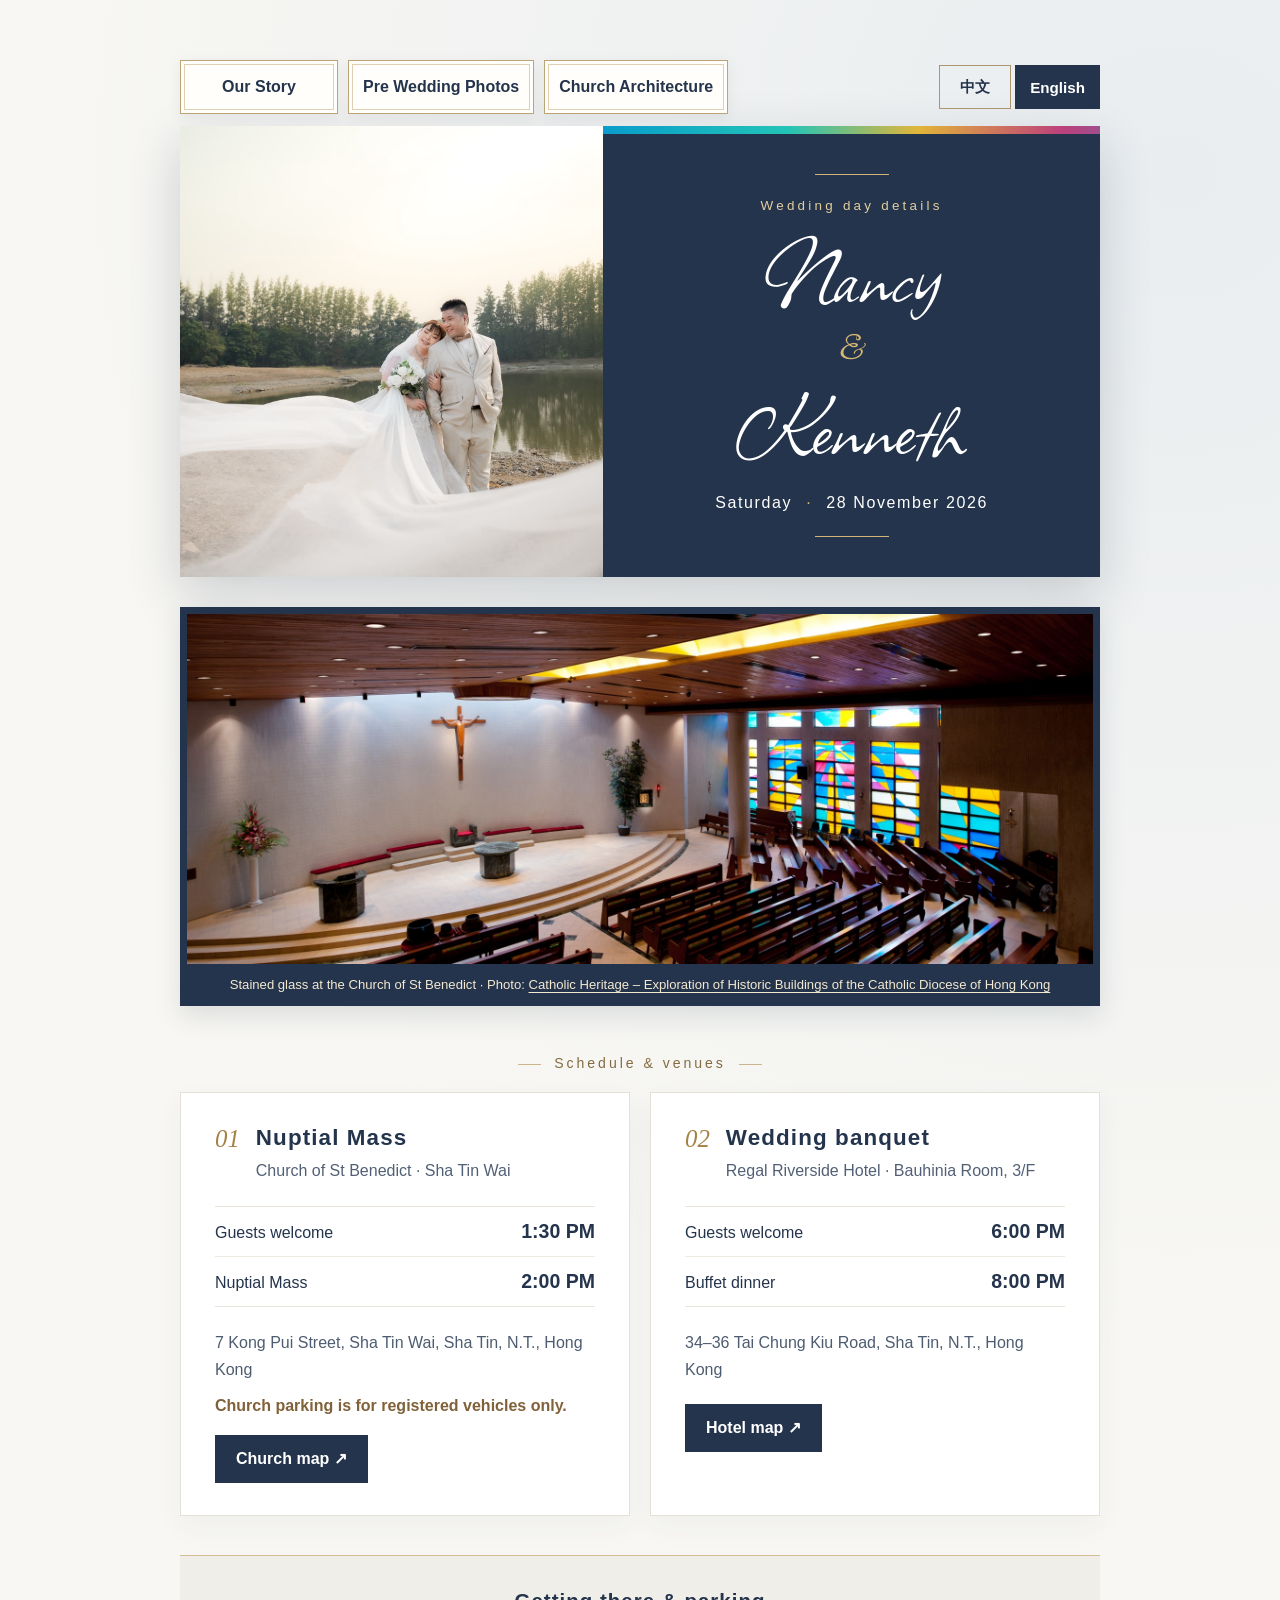
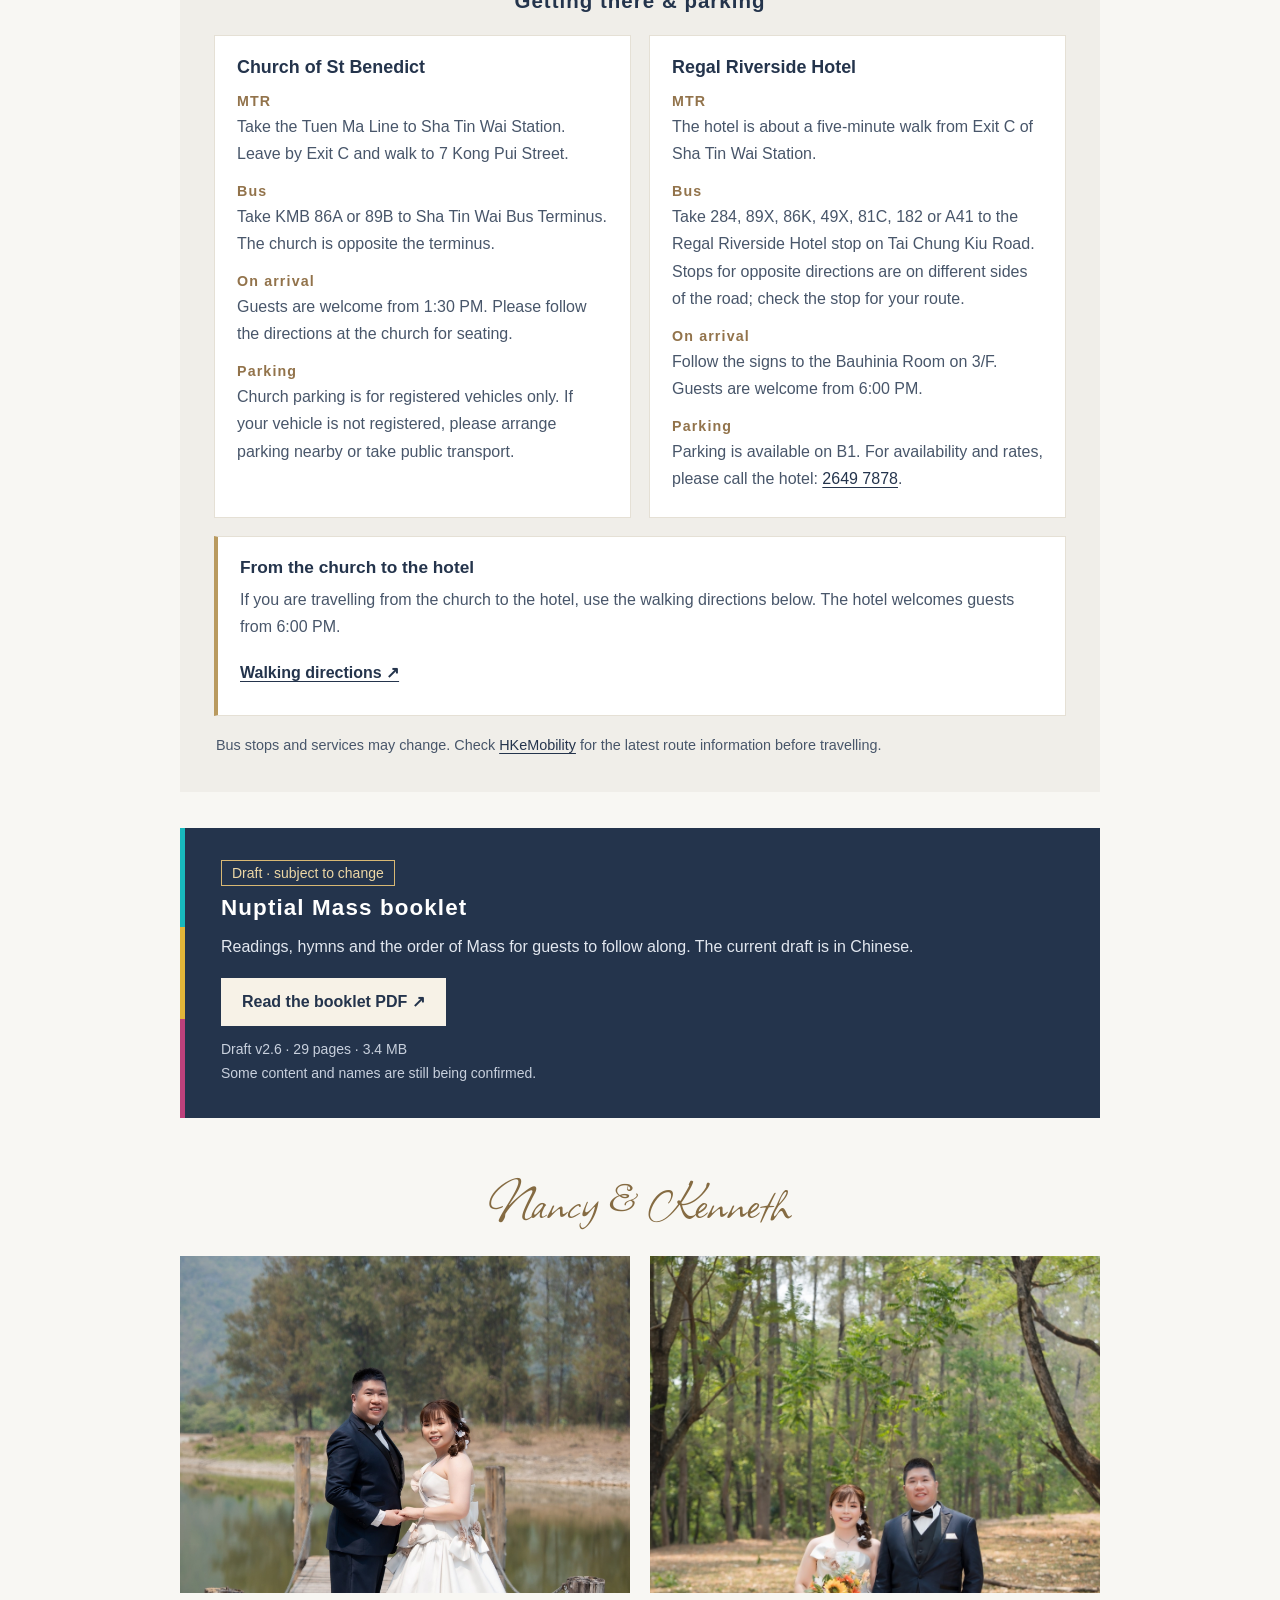
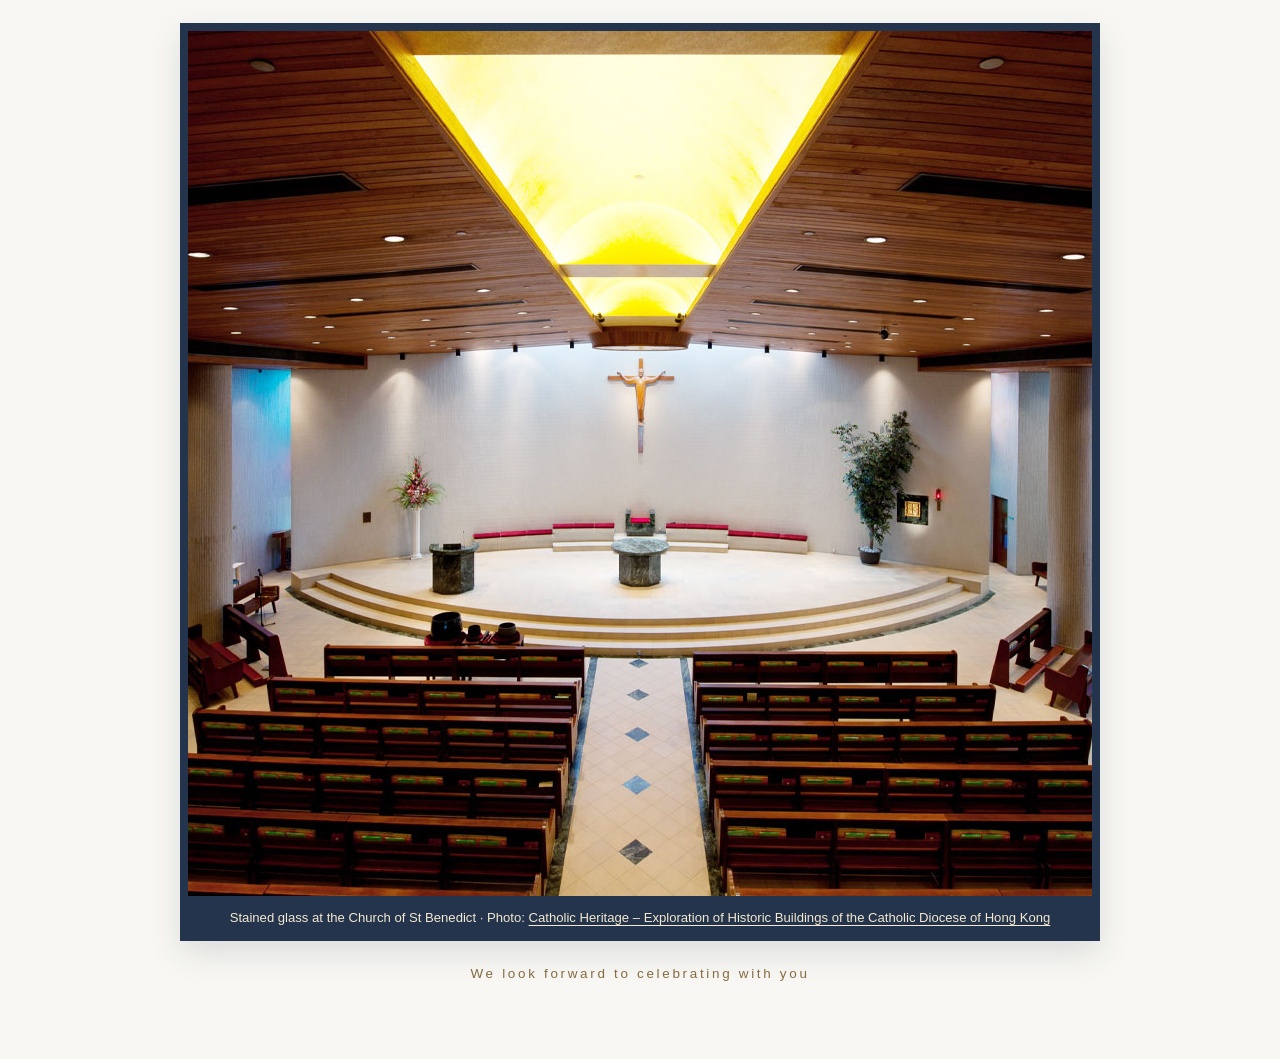
==== commit f1d75a46: "Restore homepage before Peace photo change" ====
--- a/en.html
+++ b/en.html
@@ -85,8 +85,6 @@
     .glass-feature a { color: inherit; text-underline-offset: 3px; }
     .glass-finale { margin: 30px 0 0; padding: 8px; background: #24344c; box-shadow: 0 12px 30px #24344c22; }
     .glass-finale img { display: block; width: 100%; aspect-ratio: 1.75; object-fit: cover; object-position: center; }
-    .glass-finale .peace-photo { position: relative; aspect-ratio: 1.75; overflow: hidden; }
-    .glass-finale .peace-photo img { position: absolute; inset: 0; width: 100%; height: 100%; aspect-ratio: auto; object-position: center top; transform: scale(3.1); transform-origin: 58% 0; }
     .glass-finale figcaption { padding: 12px 7px 5px; color: #f4e9d1; font-size: .82rem; line-height: 1.5; text-align: center; }
     .glass-finale a { color: inherit; text-underline-offset: 3px; }
     .booklet { position: relative; display: grid; gap: 22px; margin-top: 36px; padding: 28px; background: #24344c; color: #fff; border-left: 5px solid #18b9bd; }
@@ -223,8 +221,8 @@
       </section>
 
       <figure class="glass-finale">
-        <div class="peace-photo"><img src="church-peace-lobby.jpeg" width="1536" height="1152" loading="lazy" alt="The Chinese characters for peace above the foyer at the Church of St Benedict"></div>
-        <figcaption>“Peace” in the Church of St Benedict foyer · Photo supplied by Kenneth and Nancy</figcaption>
+        <img src="church-glass-official.jpg" width="1370" height="865" loading="lazy" alt="Interior of the Church of St Benedict, showing blue, yellow and red stained-glass windows">
+        <figcaption>Stained glass at the Church of St Benedict · Photo: <a href="https://heritage.catholic.org.hk/en/catholic_building/st_benedict_church/photo/index-id-39.html" target="_blank" rel="noopener noreferrer">Catholic Heritage – Exploration of Historic Buildings of the Catholic Diocese of Hong Kong</a></figcaption>
       </figure>
       <footer>We look forward to celebrating with you</footer>
     </main>
